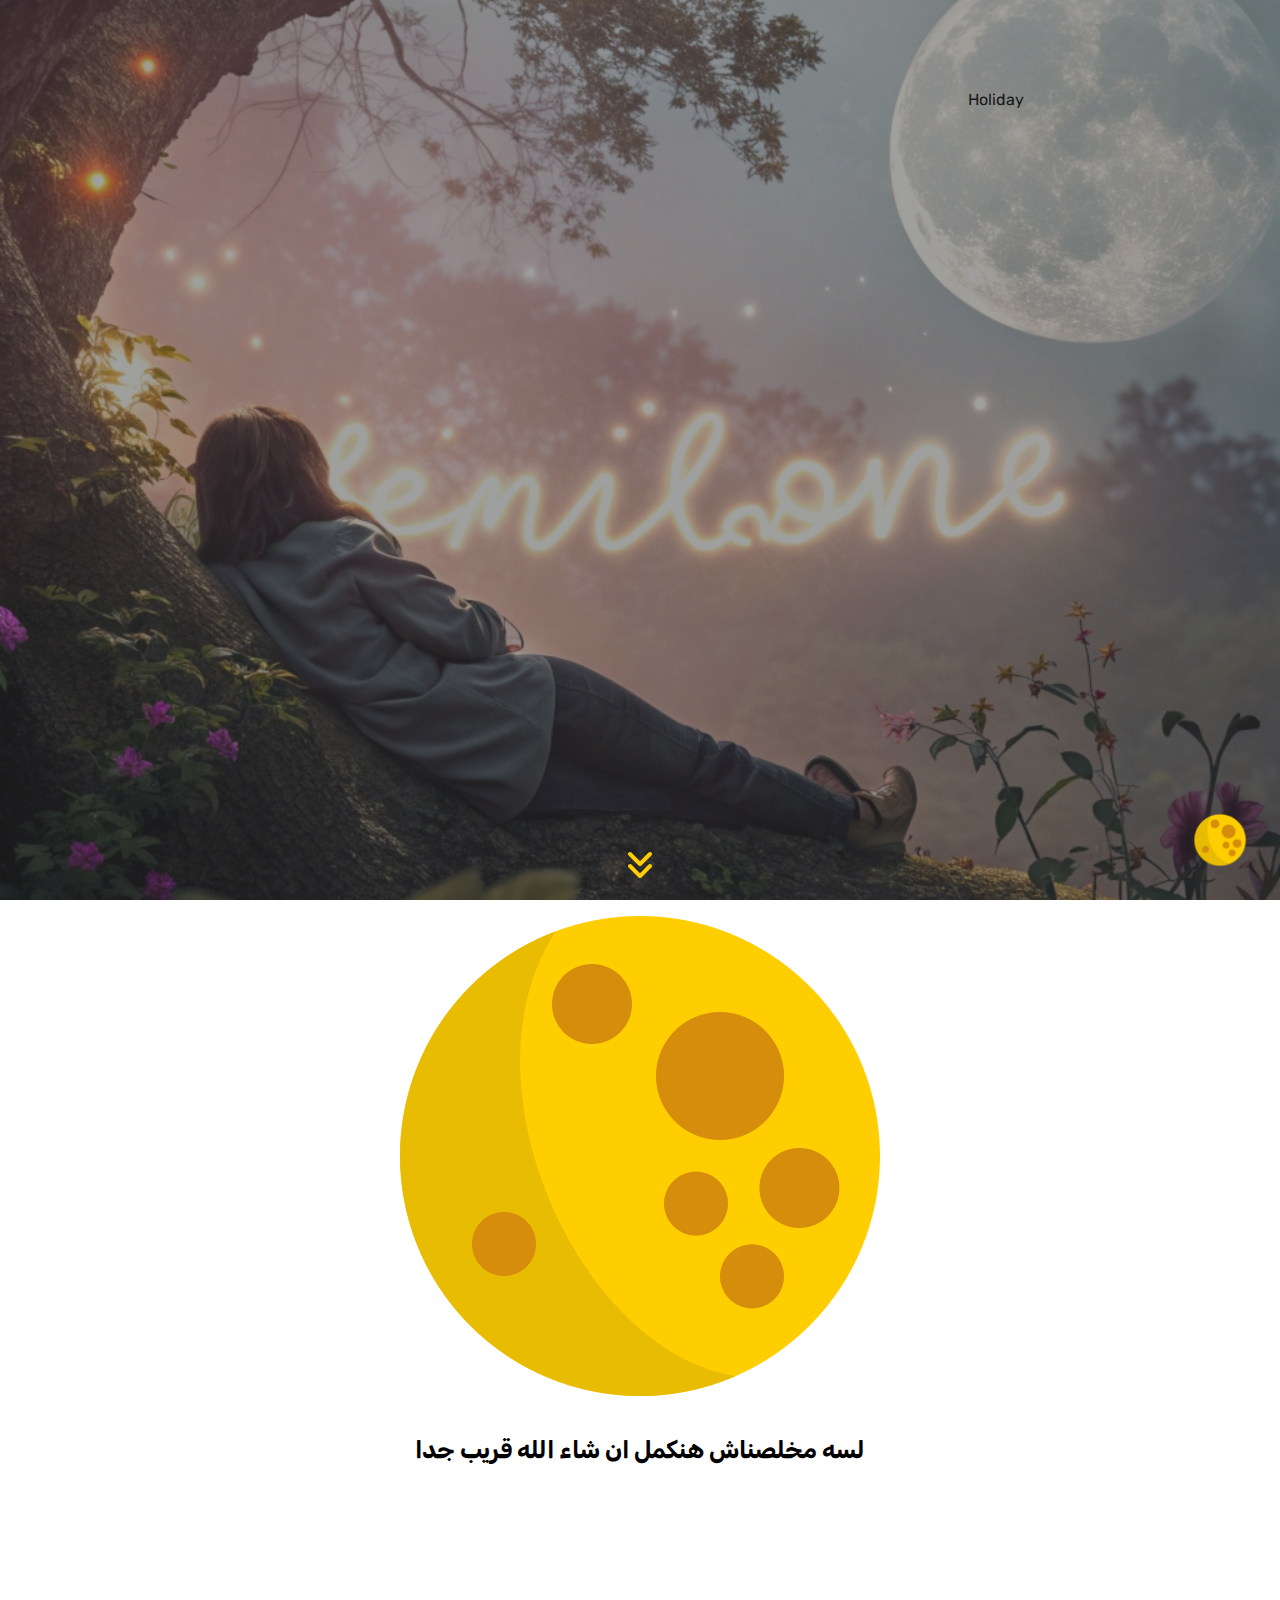
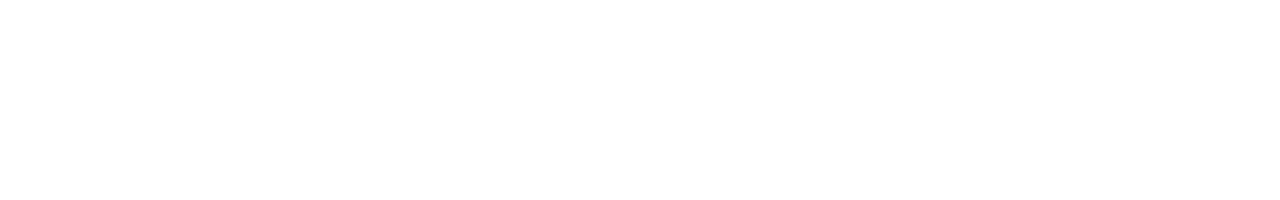
==== welcome.html @ 4fc79780 "plenilune app v1.0" ====
<!doctype html>
<html lang="ar" dir="rtl">

<head>
  <meta charset="utf-8">
  <meta name="viewport" content="width=device-width, initial-scale=1">
  <meta name="description" content="The most creative 95 presents I have in my mind to my plenilune">
  <meta name="author" content="Moustafa Yasser">
  <link rel="shortcut icon" href="./assets/imgs/favicon.ico" type="image/x-icon">
  <title>Plenilune | Home</title>
  <!-- fonts -->
  <link rel="preconnect" href="https://fonts.googleapis.com">
  <link rel="preconnect" href="https://fonts.gstatic.com" crossorigin>
  <link href="https://fonts.googleapis.com/css2?family=Rubik:ital,wght@0,300..900;1,300..900&display=swap" rel="stylesheet">
  <!-- fontawesome icons -->
  <link rel="stylesheet" href="./assets/css/all.min.css">
  <!-- stylesheets -->
  <link rel="stylesheet" href="./assets/css/header.css">
  <link rel="stylesheet" href="./assets/css/home.css">
  <link rel="stylesheet" href="./assets/css/flip.min.css">
  <link rel="stylesheet" href="./assets/css/counter.css">
</head>

<body>
  <!-- start header -->
  <header class="closed">
    <div class="logo">
      <h1><a href="./welcome.html">Plenilune</a></h1>
      <img src="./assets/imgs/logo.png" alt>
    </div>
    <nav>
      <ul>
        <li><a href="#">لسه مخلصناش تعالي بكره</a></li>
        <li><a href="#">لسه مخلصناش تعالي بكره</a></li>
        <li><a href="#">لسه مخلصناش تعالي بكره</a></li>
        <li><a href="#">لسه مخلصناش تعالي بكره</a></li>
      </ul>
    </nav>
    <button id="ctaBtn">اقفل البتاعة دي</button>
    <button id="openMenu"></button>
  </header>
  <!-- end header -->
  

  <main>
    <!-- start hero section -->
    <section class="hero">
      <div class="counter">
        <div class="tick" data-did-init="handleTickInit" dir="ltr">
          <div data-repeat="true" data-layout="horizontal fit" data-transform="preset(d, h, m, s) -> delay">
            <div class="tick-group">
              <div data-key="value" data-repeat="true" data-transform="pad(00) -> split -> delay">
                <span data-view="flip"></span>
              </div>
              <!-- <span data-key="label" data-view="text" class="tick-label"></span> -->
            </div>
          </div>
        </div>
        <div class="tick-onended-message" style="display: none">
          <p>Holiday</p>
        </div>
      </div>
      <div class="floating-icon">
        <i class="fa-solid fa-angles-down fa-2x"></i>
      </div>
    </section>
    <!-- end hero section -->
    
    <!-- start  section -->
    <section class="" style="text-align: center;">
      <img src="./assets/imgs/logo.png" alt="" style="max-width: 100%;">
      <h2 style="margin-top: 20px;">لسه مخلصناش هنكمل ان شاء الله قريب جدا</h2>
    </section>
    <!-- end  section -->
  </main>


  <!-- start scripts -->
  <script src="./assets/js/all.min.js"></script>
  <script src="./assets/js/counter.js"></script>
  <script src="./assets/js/flip.min.js"></script>
  <script src="./assets/js/buttons.js"></script>
</body>

</html>
---- assets/css/header.css ----
* {
  margin: 0;
  padding: 0;
  box-sizing: border-box;
  font-family: "Rubik", serif;
  scroll-behavior: smooth;
}

::-webkit-scrollbar {
  width: 5px;
}

::-webkit-scrollbar-thumb {
  background: #e8bc03;
}

::-webkit-scrollbar-thumb:hover {
  background: #ffce00;
}

a {
  text-decoration: none;
}

ul {
  list-style: none;
}

header {
  width: 350px;
  height: 100%;
  padding: 30px;
  position: fixed;
  top: 0;
  left: 100%;
  z-index: 999999999;
  background-color: #333;
  transition: 1s ease 2s;
  transition-property: transform box-shadow;
}

header.closed {
  left: 100%;
}

header.open {
  transform: translateX(-100%);
  box-shadow: -5px 0 20px #333;
}

header .logo {
  display: flex;
  align-items: center;
  gap: 10px;
}

header .logo img {
  height: 50px;
  animation-name: rotating-plenilune;
  animation-duration: 30s;
  animation-timing-function: linear;
  animation-iteration-count: infinite;
  animation-delay: 1s;
}

@keyframes rotating-plenilune {
  from {
    transform: rotate(0deg);
  }
  to {
    transform: rotate(360deg);
  }
}

header .logo h1 {
  font-size: 40px;
}

header .logo h1 a {
  color: #e8bc03;
}

header .logo h1 a:hover {
  color: #ffce00;
}

header nav {
  margin-top: 30px;
  margin-bottom: 30px;
}

header nav ul li {
  position: relative;
  margin-right: 20px;
}

header nav ul li::before {
  content: "";
  width: 15px;
  height: 15px;
  position: absolute;
  top: 50%;
  left: 100%;
  transform: translate(50%, -50%);
  background-image: url("../imgs/logo.png");
  background-size: cover;
  background-repeat: no-repeat;
}

header nav ul li + li {
  margin-top: 10px;
}

header nav ul li a {
  color: white;
  display: block;
  padding: 10px 0;
}

header nav ul li a:hover {
  color: #ffce00;
}

#ctaBtn {
  padding: 20px 30px;
  border: 0;
  border-radius: 25px;
  color: #333;
  background-color: #e8bc03;
  font-size: 18px;
  font-weight: 500;
}

#ctaBtn:hover {
  background-color: #ffce00;
  cursor: pointer;
}
---- assets/css/home.css ----
section {
  min-height: 100vh;
}

section.hero {
  padding-top: 20vh;
  background-image: url(../imgs/laying.jpg);
  background-repeat: no-repeat;
  background-size: cover;
  background-position: center;
}

@media screen and (min-width: 500px) {
  section.hero {
    padding-top: 10vh;
  }
}

section.hero::after {
  content: "";
  position: absolute;
  top: 0;
  left: 0;
  width: 100%;
  height: 100%;
  background-color: #3337;
}

section.hero .floating-icon {
  position: absolute;
  bottom: 20px;
  left: 50%;
  transform: translateX(-50%);
  color: #ffce00;
  animation-name: vertical-motion;
  animation-duration: 3s;
  animation-timing-function: linear;
  animation-iteration-count: infinite;
  z-index: 1;
}

@keyframes vertical-motion {
  0% {
    bottom: 20px;
  }
  25% {
    bottom: 25px;
  }
  50% {
    bottom: 20px;
  }
  70% {
    bottom: 25px;
  }
  90% {
    bottom: 20px
  }
}

#openMenu {
  position: fixed;
  width: 4em;
  height: 4em;
  bottom: 2.5em;
  right: 2.5em;
  background-image: url(../imgs/logo.png);
  background-repeat: no-repeat;
  background-size: cover;
  background-position: center;
  background-color: transparent;
  border: 0;
  outline: 0;
  cursor: pointer;
}

#openMenu:hover {
  animation-name: rotating-plenilune;
  animation-duration: 10s;
  animation-timing-function: linear;
  animation-iteration-count: infinite;
  border: 2px solid white;
  border-radius: 50%;
}

@keyframes rotating-plenilune {
  from {
    transform: rotate(0deg);
  }
  to {
    transform: rotate(360deg);
  }
}
---- assets/css/flip.min.css ----
/*
 * @pqina/flip v1.8.0 - A Beautifully Animated Flip Clock
 * Copyright (c) 2020 PQINA - https://pqina.nl/flip/
 */
 .tick{box-sizing:border-box;-webkit-user-select:none;-moz-user-select:none;-ms-user-select:none;user-select:none;cursor:default;position:relative;z-index:1;line-height:1.4}.tick *{box-sizing:inherit}.tick [data-view]{max-width:100%}.tick span[data-view]{display:inline-block}.tick .tick-credits{position:absolute;right:0;bottom:0;opacity:.4;text-decoration:none;font-size:11px;color:inherit}.tick [data-layout~=pad]{margin:-.25em}.tick [data-layout~=pad]>*{margin:.25em}.tick [data-layout~=horizontal]{display:-ms-flexbox;display:flex;-ms-flex-direction:row;flex-direction:row;-ms-flex-pack:center;justify-content:center}.tick [data-layout~=horizontal][data-layout~=baseline]{-ms-flex-align:baseline;align-items:baseline}.tick [data-layout~=horizontal][data-layout~=center]{-ms-flex-pack:center;justify-content:center}.tick [data-layout~=horizontal][data-layout~=right]{-ms-flex-pack:end;justify-content:flex-end}.tick [data-layout~=horizontal][data-layout~=left]{-ms-flex-pack:start;justify-content:flex-start}.tick [data-layout~=horizontal][data-layout~=fill],.tick [data-layout~=horizontal][data-layout~=stretch]{-ms-flex-line-pack:stretch;align-content:stretch;-ms-flex-wrap:nowrap;flex-wrap:nowrap}.tick [data-layout~=horizontal][data-layout~=fill]>*,.tick [data-layout~=horizontal][data-layout~=stretch]>*{-ms-flex:1 0 0px;flex:1 0 0;width:100%}.tick [data-layout~=horizontal][data-layout~=multi-line]{-ms-flex-wrap:wrap;flex-wrap:wrap}.tick [data-layout~=horizontal][data-layout~=fit]{display:-ms-inline-flexbox;display:inline-flex;-ms-flex-wrap:nowrap;flex-wrap:nowrap;-ms-flex-line-pack:center;align-content:center;white-space:nowrap;-ms-flex-pack:start;justify-content:flex-start}.tick [data-layout~=vertical]{display:-ms-flexbox;display:flex;-ms-flex-direction:column;flex-direction:column;-ms-flex-align:center;align-items:center}.tick [data-layout~=vertical][data-layout~=top]{-ms-flex-pack:start;justify-content:flex-start}.tick [data-layout~=vertical][data-layout~=bottom]{-ms-flex-pack:end;justify-content:flex-end;min-height:100%}.tick [data-layout~=vertical][data-layout~=middle]{-ms-flex-pack:center;justify-content:center;min-height:100%}.tick [data-layout~=vertical][data-layout~=left]{-ms-flex-align:start;align-items:flex-start}.tick [data-layout~=vertical][data-layout~=right]{-ms-flex-align:end;align-items:flex-end}.tick [data-layout~=vertical][data-layout~=center]{text-align:center}.tick [data-layout~=vertical][data-layout~=fill],.tick [data-layout~=vertical][data-layout~=stretch]{-ms-flex-align:stretch;align-items:stretch;min-height:100%}.tick [data-layout~=vertical][data-layout~=fill]>*,.tick [data-layout~=vertical][data-layout~=stretch]>*{-ms-flex:1 0 0px;flex:1 0 0}.tick [data-layout~=vertical]>*+*{margin-top:.5em}.tick [data-layout~=overlay]{position:relative}.tick [data-layout~=overlay]>*{margin:0}.tick [data-layout~=overlay][data-layout~=center]{text-align:center}.tick [data-layout~=overlay][data-layout~=left]{text-align:left}.tick [data-layout~=overlay][data-layout~=right]{text-align:right}.tick [data-layout~=overlay]>[data-overlay=fill],.tick [data-layout~=overlay]>[data-overlay=stretch]{position:absolute;left:0;right:0;top:0;bottom:0}.tick [data-layout~=overlay]>[data-overlay=center]{display:-ms-flexbox;display:flex;-ms-flex-align:center;align-items:center;-ms-flex-pack:center;justify-content:center;position:absolute;left:0;right:0;top:0;bottom:0}.tick-flip{position:relative;text-align:center}.tick-flip *{border-radius:inherit;white-space:pre;letter-spacing:inherit;text-indent:inherit}.tick-flip-front{border-bottom-left-radius:0;border-bottom-right-radius:0}.tick-flip-back{border-top-left-radius:0;border-top-right-radius:0}.tick-flip-spacer{display:block;visibility:hidden}.tick-flip-shadow{position:absolute;left:1px;right:1px;top:1px;bottom:1px;color:transparent!important;background:transparent!important}.tick-flip-shadow-top{bottom:calc(50% - 1px)}.tick-flip-shadow-bottom{top:calc(50% + 1px)}.tick-flip-card-shadow{position:absolute;left:.15em;right:.15em;bottom:.125em;height:.5em;background-color:transparent;border-radius:0;opacity:0;transform-origin:0 100%;box-shadow:0 .125em .25em rgba(0,0,0,.5),0 .125em .5em rgba(0,0,0,.75);z-index:0}.tick-flip-card{position:absolute;z-index:1;left:0;top:0;width:100%;height:100%;perspective:4em}.tick-flip-panel-back,.tick-flip-panel-front{position:absolute;left:0;width:100%;height:51%;-webkit-backface-visibility:hidden;backface-visibility:hidden;transform-style:preserve-3d}.tick-flip-panel-back-text,.tick-flip-panel-front-text{position:absolute;left:-1px;top:0;right:-1px;height:100%;overflow:hidden}.tick-flip-panel-text-wrapper{position:absolute;left:0;top:0;right:0;height:100%}.tick-flip-panel-back-text .tick-flip-panel-text-wrapper{height:200%;top:-100%}.tick-flip-panel-front{transform-origin:center bottom;top:0;z-index:2;box-shadow:inset 0 1px hsla(0,0%,100%,.05)}.tick-flip-panel-back{transform-origin:center top;top:50%;z-index:1;box-shadow:inset 0 -1px rgba(0,0,0,.1)}.tick-flip-panel-back:after{z-index:1;content:"";position:absolute;left:0;top:0;width:100%;height:100%;background-image:linear-gradient(180deg,rgba(0,0,0,.3) 1px,rgba(0,0,0,.15) 0,transparent 30%)}.tick-flip-panel-back-shadow{z-index:2}.tick-flip-panel-back-highlight{z-index:3}.tick-flip-panel-back-highlight,.tick-flip-panel-back-shadow{border-bottom-left-radius:inherit;border-bottom-right-radius:inherit}.tick-flip-panel-back-highlight,.tick-flip-panel-back-shadow,.tick-flip-panel-front-shadow{position:absolute;left:0;top:0;right:0;bottom:0;opacity:0}.tick-flip-panel-front-shadow{background-image:linear-gradient(0deg,rgba(0,0,0,.8),rgba(0,0,0,.3))}.tick-flip-panel-back-shadow{background-image:linear-gradient(180deg,rgba(0,0,0,.7),rgba(0,0,0,.5))}.tick-flip-panel-back-highlight{background-image:linear-gradient(180deg,hsla(0,0%,100%,.15),hsla(0,0%,100%,.3))}.tick [data-style*="shadow:inner"],.tick [data-style*="shadow:inner"] .tick-flip-card-shadow,.tick [data-style*="shadow:none"] .tick-flip-card-shadow,.tick [data-style*="shadow:none"] .tick-flip-panel-back,.tick [data-style*="shadow:none"] .tick-flip-panel-front,.tick [data-style*="shadow:none"] .tick-flip-shadow{box-shadow:none}.tick [data-style*="shadow:none"] .tick-flip-back:after,.tick [data-style*="shadow:none"] .tick-flip-panel-back-shadow,.tick [data-style*="shadow:none"] .tick-flip-panel-back-text:after,.tick [data-style*="shadow:none"] .tick-flip-panel-front-shadow{background-image:none}.tick [data-style*="rounded:none"]{border-radius:0}.tick [data-style*="rounded:panels"] .tick-flip-front,.tick [data-style*="rounded:panels"] .tick-flip-shadow-bottom{border-bottom-left-radius:inherit;border-bottom-right-radius:inherit}.tick [data-style*="rounded:panels"] .tick-flip-back,.tick [data-style*="rounded:panels"] .tick-flip-panel-back:after,.tick [data-style*="rounded:panels"] .tick-flip-shadow-top{border-top-left-radius:inherit;border-top-right-radius:inherit}.tick-flip{margin-left:.0625em;margin-right:.0625em;min-width:1.125em;border-radius:.125em;letter-spacing:.25em;text-indent:.25em}.tick-flip-panel{color:#edebeb;background-color:#333232}.tick-flip-shadow{box-shadow:0 .125em .3125em rgba(0,0,0,.25),0 .02125em .06125em rgba(0,0,0,.25)}
---- assets/css/counter.css ----
.counter {
  width: 90%;
  margin: 0 auto;
}

@media screen and (min-width: 500px) {
  .counter {
    width: 60%;
    margin: 0 auto;
  }
}

.tick {
  font-size:1rem; white-space:nowrap; font-family:arial,sans-serif;
}

.tick-flip,.tick-text-inline {
  font-size:2.5em;
}

.tick-label {
  margin-top:1em;font-size:1em;
}

.tick-char {
  width:1.5em;
}

.tick-text-inline {
  display:inline-block;text-align:center;min-width:1em;
}

.tick-text-inline+.tick-text-inline {
  margin-left:-.325em;
}

.tick-group {
  margin:0 .5em;text-align:center;
  position: relative;
}

.tick-group + .tick-group::after {
  content: ":";
  color: #333;
  position: absolute;
  top: 10%;
  left: 0;
  transform: translateX(-150%);
  font-size: 2em;
}

.tick-text-inline {
   color: rgb(90, 93, 99) !important; 
}

.tick-label {
   color: #333 !important; 
}

.tick-flip-panel {
   color: #ffce00 !important; 
}

.tick-flip {
   font-family: !important; 
}

.tick-flip-panel-text-wrapper {
   line-height: 1.45 !important; 
}

.tick-flip-panel {
   background-color: #333 !important; 
}

.tick-flip {
   border-radius:0.12em !important; 
}
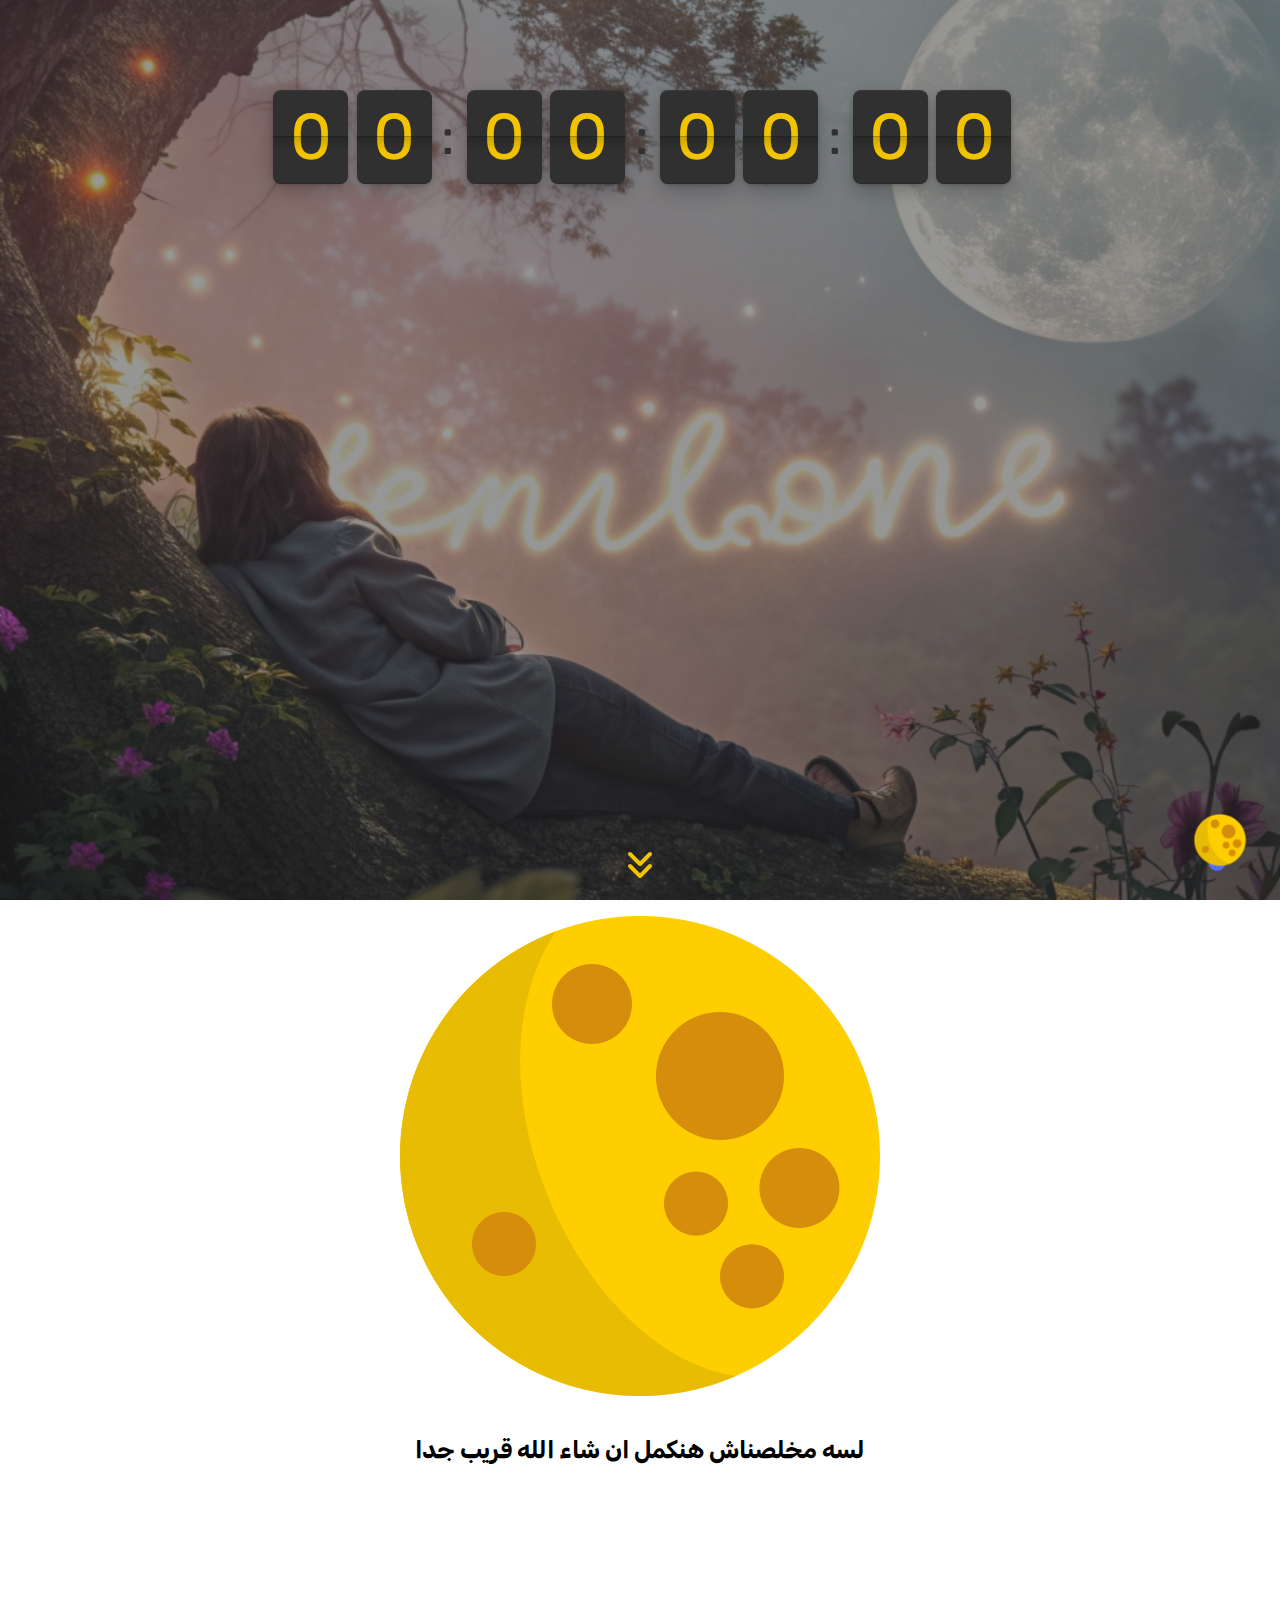
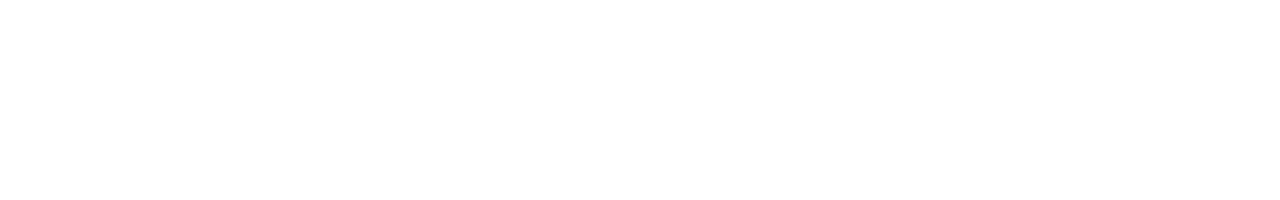
==== commit b02c60e8: "add some fireworks" ====
--- a/welcome.html
+++ b/welcome.html
@@ -19,6 +19,7 @@
   <link rel="stylesheet" href="./assets/css/home.css">
   <link rel="stylesheet" href="./assets/css/flip.min.css">
   <link rel="stylesheet" href="./assets/css/counter.css">
+  <link rel="stylesheet" href="./assets/css/fireworks.css">
 </head>
 
 <body>
@@ -45,6 +46,7 @@
   <main>
     <!-- start hero section -->
     <section class="hero">
+      <canvas id="Canvas"></canvas>
       <div class="counter">
         <div class="tick" data-did-init="handleTickInit" dir="ltr">
           <div data-repeat="true" data-layout="horizontal fit" data-transform="preset(d, h, m, s) -> delay">
@@ -80,6 +82,7 @@
   <script src="./assets/js/counter.js"></script>
   <script src="./assets/js/flip.min.js"></script>
   <script src="./assets/js/buttons.js"></script>
+  <script type="text/javascript" src="./assets/js/fireworks.js"></script>
 </body>
 
 </html>--- a/assets/css/counter.css
+++ b/assets/css/counter.css
@@ -11,35 +11,42 @@
 }
 
 .tick {
-  font-size:1rem; white-space:nowrap; font-family:arial,sans-serif;
+  font-size: 1rem;
+  white-space: nowrap;
+  font-family: arial, sans-serif;
 }
 
-.tick-flip,.tick-text-inline {
-  font-size:2.5em;
+.tick-flip,
+.tick-text-inline {
+  font-size: 2.5em;
 }
 
 .tick-label {
-  margin-top:1em;font-size:1em;
+  margin-top: 1em;
+  font-size: 1em;
 }
 
 .tick-char {
-  width:1.5em;
+  width: 1.5em;
 }
 
 .tick-text-inline {
-  display:inline-block;text-align:center;min-width:1em;
+  display: inline-block;
+  text-align: center;
+  min-width: 1em;
 }
 
 .tick-text-inline+.tick-text-inline {
-  margin-left:-.325em;
+  margin-left: -.325em;
 }
 
 .tick-group {
-  margin:0 .5em;text-align:center;
+  margin: 0 .5em;
+  text-align: center;
   position: relative;
 }
 
-.tick-group + .tick-group::after {
+.tick-group+.tick-group::after {
   content: ":";
   color: #333;
   position: absolute;
@@ -50,29 +57,29 @@
 }
 
 .tick-text-inline {
-   color: rgb(90, 93, 99) !important; 
+  color: rgb(90, 93, 99) !important;
 }
 
 .tick-label {
-   color: #333 !important; 
+  color: #333 !important;
 }
 
 .tick-flip-panel {
-   color: #ffce00 !important; 
+  color: #ffce00 !important;
 }
 
 .tick-flip {
-   font-family: !important; 
+  font-family: !important;
 }
 
 .tick-flip-panel-text-wrapper {
-   line-height: 1.45 !important; 
+  line-height: 1.45 !important;
 }
 
 .tick-flip-panel {
-   background-color: #333 !important; 
+  background-color: #333 !important;
 }
 
 .tick-flip {
-   border-radius:0.12em !important; 
+  border-radius: 0.12em !important;
 }--- a/assets/css/fireworks.css
+++ b/assets/css/fireworks.css
@@ -0,0 +1,8 @@
+canvas {
+    position: absolute;
+    top: 0;
+    left: 0;
+    width: 100%;
+    height: 100%;
+    z-index: 88888888;
+}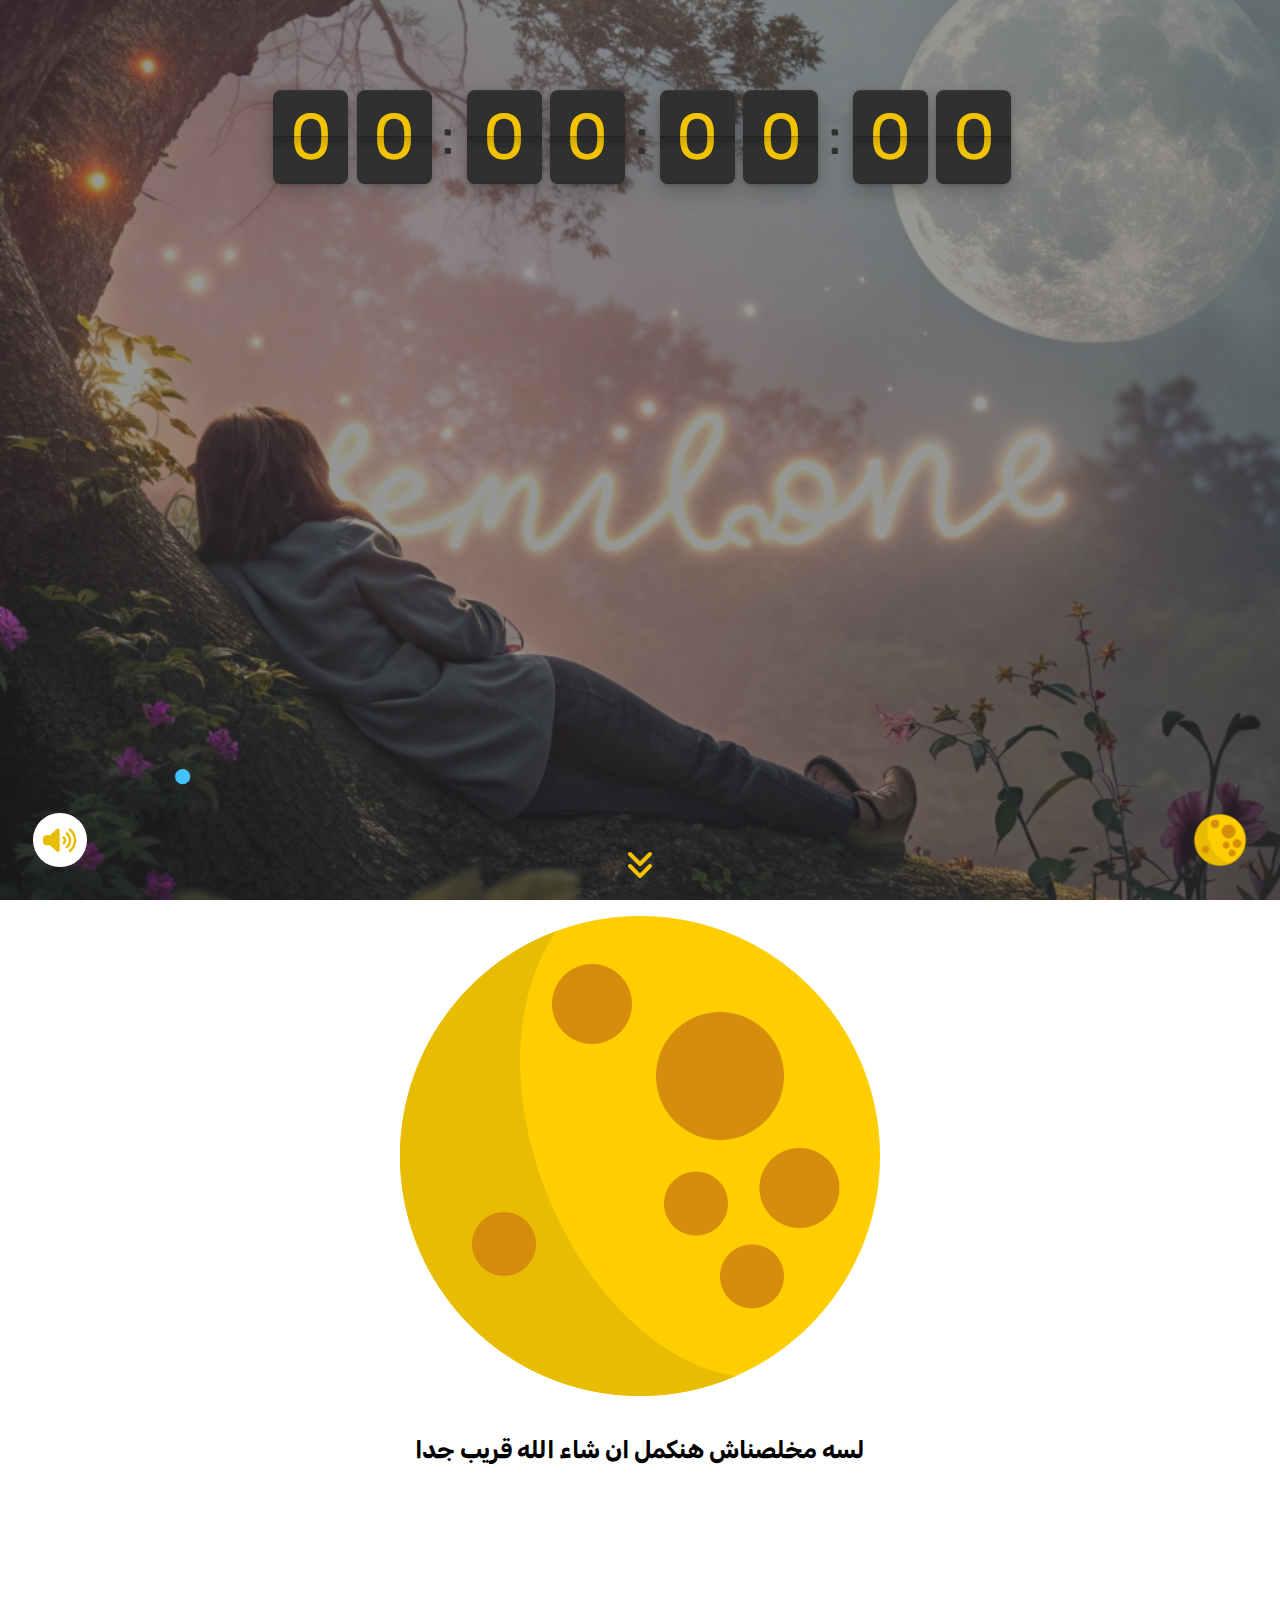
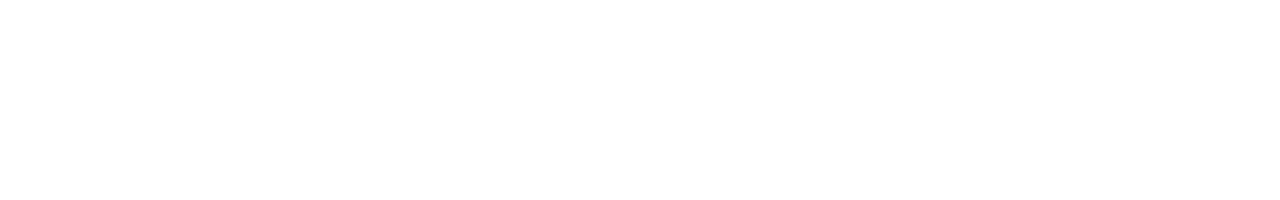
==== commit db8ec7b7: "add fireworks sound" ====
--- a/welcome.html
+++ b/welcome.html
@@ -46,7 +46,16 @@
   <main>
     <!-- start hero section -->
     <section class="hero">
+      <!-- start fireworks -->
       <canvas id="Canvas"></canvas>
+      <audio src="./assets/audios/fireworks.mp3" id="fireworksAudio" loop style="display:none;"></audio>
+      <button id="playFireworksBtn">
+        <i class="fa-solid fa-volume-high fa-2x" id="audioIconPlay"></i>
+      </button>
+      <button id="muteFireworksBtn">
+        <i class="fa-solid fa-volume-xmark fa-2x" id="audioIconMuted"></i>
+      </button>
+      <!-- end fireworks -->
       <div class="counter">
         <div class="tick" data-did-init="handleTickInit" dir="ltr">
           <div data-repeat="true" data-layout="horizontal fit" data-transform="preset(d, h, m, s) -> delay">
--- a/assets/css/fireworks.css
+++ b/assets/css/fireworks.css
@@ -1,3 +1,19 @@
+#playFireworksBtn, #muteFireworksBtn {
+    position: fixed;
+    width: 4em;
+    height: 4em;
+    bottom: 2.5em;
+    left: 2.5em;
+    background-position: center;
+    background-color: white;
+    border-radius: 50%;
+    border: 0;
+    outline: 0;
+    cursor: pointer;
+    z-index: 99999999;
+    color: #e8bc03;
+}
+
 canvas {
     position: absolute;
     top: 0;
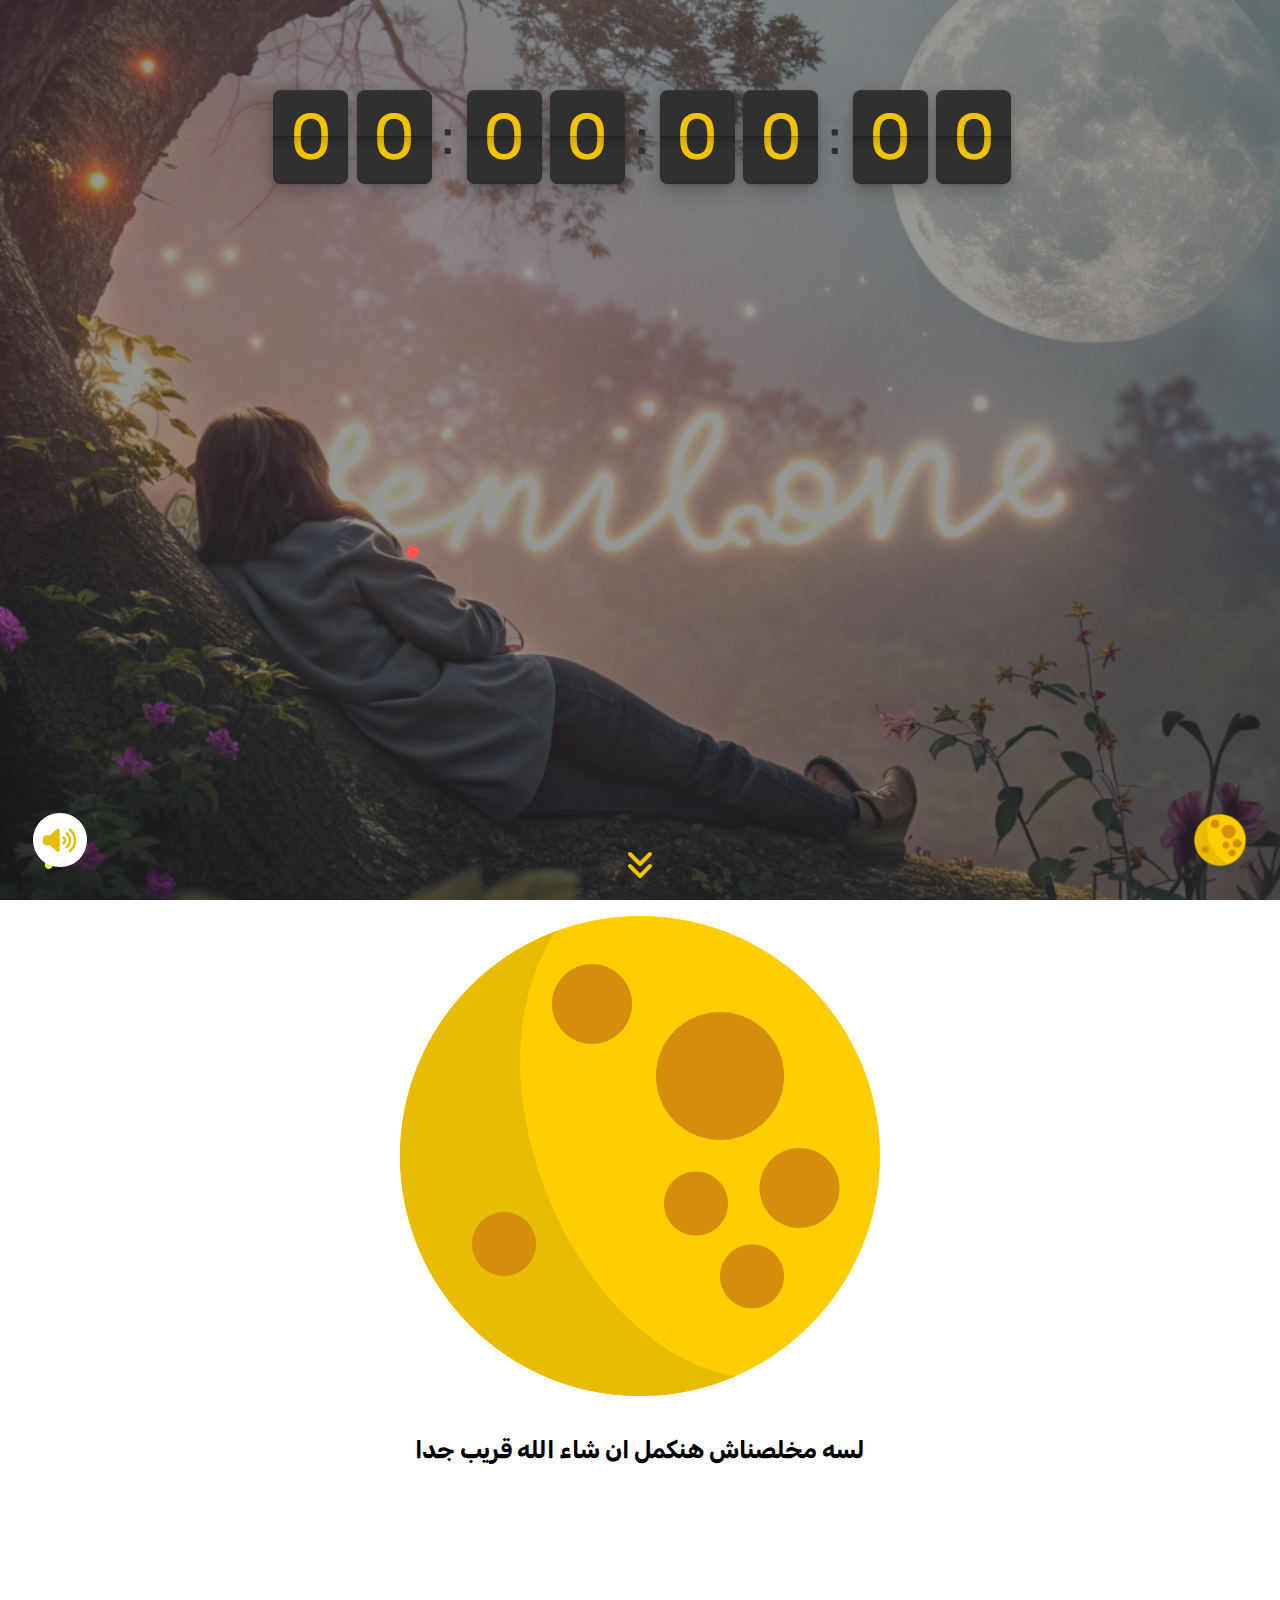
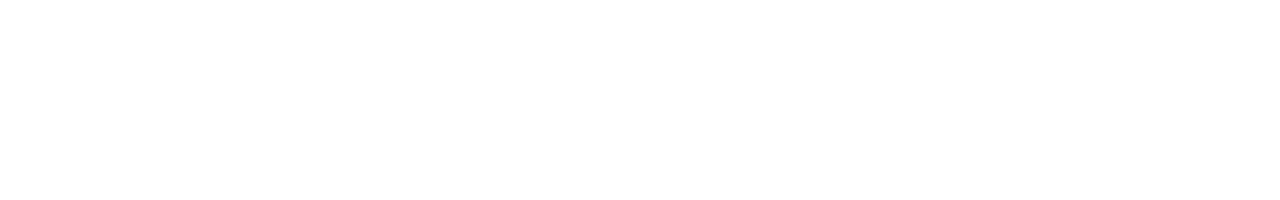
==== commit 95153290: "add fireworks sound" ====
--- a/welcome.html
+++ b/welcome.html
@@ -48,7 +48,7 @@
     <section class="hero">
       <!-- start fireworks -->
       <canvas id="Canvas"></canvas>
-      <audio src="./assets/audios/fireworks.mp3" id="fireworksAudio" loop style="display:none;"></audio>
+      <audio src="./assets/audios/fireworks.mp3" id="fireworksAudio" loop></audio>
       <button id="playFireworksBtn">
         <i class="fa-solid fa-volume-high fa-2x" id="audioIconPlay"></i>
       </button>
--- a/assets/css/fireworks.css
+++ b/assets/css/fireworks.css
@@ -1,5 +1,5 @@
 #playFireworksBtn, #muteFireworksBtn {
-    position: fixed;
+    position: absolute;
     width: 4em;
     height: 4em;
     bottom: 2.5em;
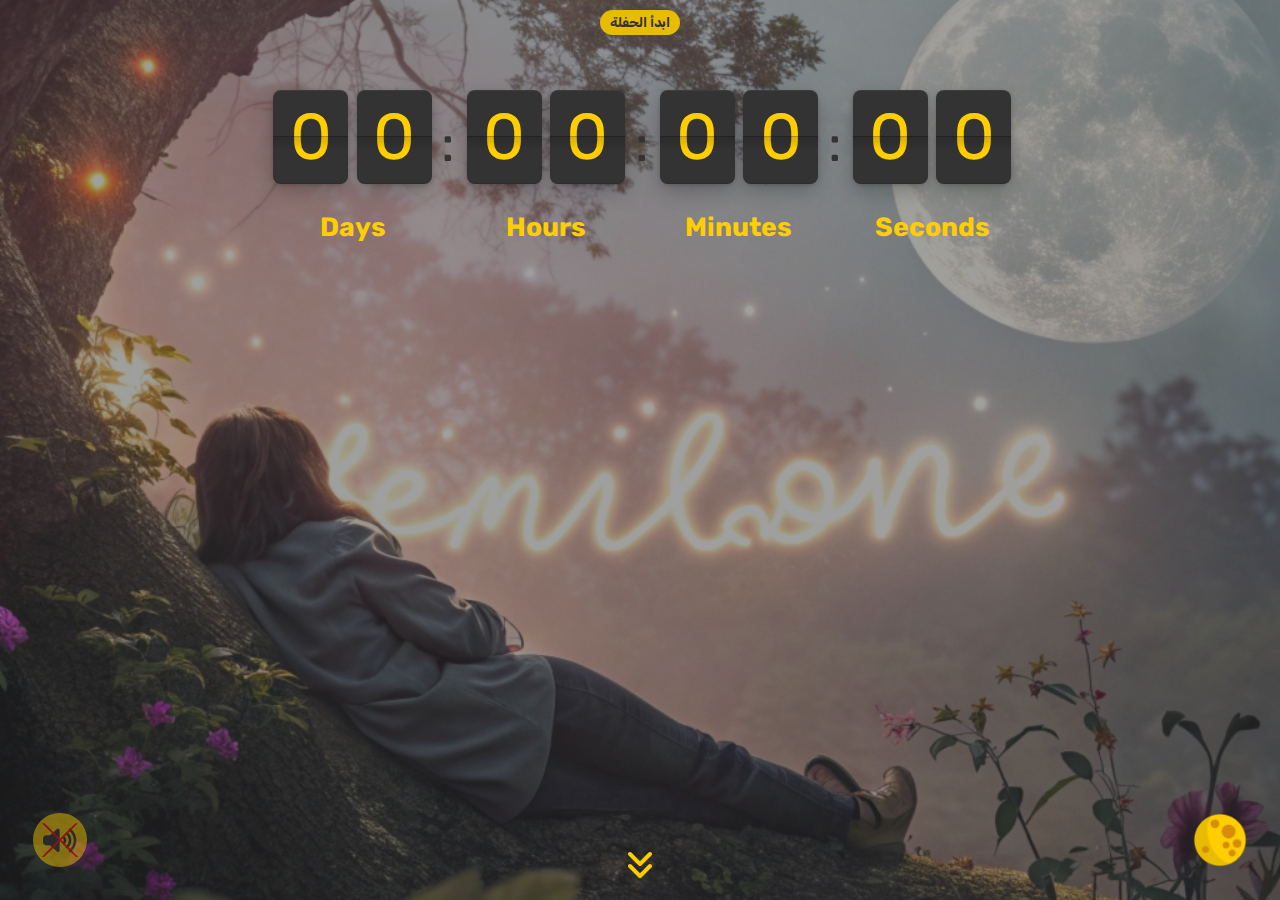
==== commit a7d65c91: "add fireworks sound" ====
--- a/welcome.html
+++ b/welcome.html
@@ -48,6 +48,8 @@
     <section class="hero">
       <!-- start fireworks -->
       <canvas id="Canvas"></canvas>
+      <button id="startFireworksBtn">ابدأ الحفلة</button>
+      <button id="stopFireworksBtn">كفاية احتفالات</button>
       <audio src="./assets/audios/fireworks.mp3" id="fireworksAudio" loop></audio>
       <button id="playFireworksBtn">
         <i class="fa-solid fa-volume-high fa-2x" id="audioIconPlay"></i>
@@ -63,7 +65,7 @@
               <div data-key="value" data-repeat="true" data-transform="pad(00) -> split -> delay">
                 <span data-view="flip"></span>
               </div>
-              <!-- <span data-key="label" data-view="text" class="tick-label"></span> -->
+              <span data-key="label" data-view="text" class="tick-label"></span>
             </div>
           </div>
         </div>
@@ -78,10 +80,6 @@
     <!-- end hero section -->
     
     <!-- start  section -->
-    <section class="" style="text-align: center;">
-      <img src="./assets/imgs/logo.png" alt="" style="max-width: 100%;">
-      <h2 style="margin-top: 20px;">لسه مخلصناش هنكمل ان شاء الله قريب جدا</h2>
-    </section>
     <!-- end  section -->
   </main>
 
@@ -91,7 +89,7 @@
   <script src="./assets/js/counter.js"></script>
   <script src="./assets/js/flip.min.js"></script>
   <script src="./assets/js/buttons.js"></script>
-  <script type="text/javascript" src="./assets/js/fireworks.js"></script>
+  <script src="./assets/js/fireworks.js"></script>
 </body>
 
 </html>--- a/assets/css/counter.css
+++ b/assets/css/counter.css
@@ -61,7 +61,8 @@
 }
 
 .tick-label {
-  color: #333 !important;
+  color: #ffce00 !important;
+  font-weight: bolder;
 }
 
 .tick-flip-panel {
--- a/assets/css/fireworks.css
+++ b/assets/css/fireworks.css
@@ -1,3 +1,47 @@
+button {
+    cursor: pointer;
+}
+
+button[disabled] {
+    cursor: not-allowed;
+    position: relative;
+    opacity: 0.5;
+}
+
+button[disabled]::before, button[disabled]::after {
+    content: '';
+    position: absolute;
+    top: 50%;
+    left: 50%;
+    width: 2px;
+    height: 50%;
+    background-color: #f00;
+}
+
+button[disabled]::before {
+    transform: translate(-50%, -50%) skewX(45deg) scale(1.25);
+}
+
+button[disabled]::after {
+    transform: translate(-50%, -50%) skewX(-45deg) scale(1.25);
+}
+
+#startFireworksBtn, #stopFireworksBtn {
+    position: absolute;
+    top: 10px;
+    left: 50%;
+    transform: translateX(-50%);
+    padding: 5px 10px;
+    background-position: center;
+    background-color: #e8bc03;
+    border-radius: 20px;
+    border: 0;
+    outline: 0;
+    z-index: 88888888;
+    color: #333;
+    font-weight: bolder;
+}
+
 #playFireworksBtn, #muteFireworksBtn {
     position: absolute;
     width: 4em;
@@ -5,13 +49,12 @@
     bottom: 2.5em;
     left: 2.5em;
     background-position: center;
-    background-color: white;
+    background-color: #e8bc03;
     border-radius: 50%;
     border: 0;
     outline: 0;
-    cursor: pointer;
-    z-index: 99999999;
-    color: #e8bc03;
+    z-index: 88888888;
+    color: #333;
 }
 
 canvas {
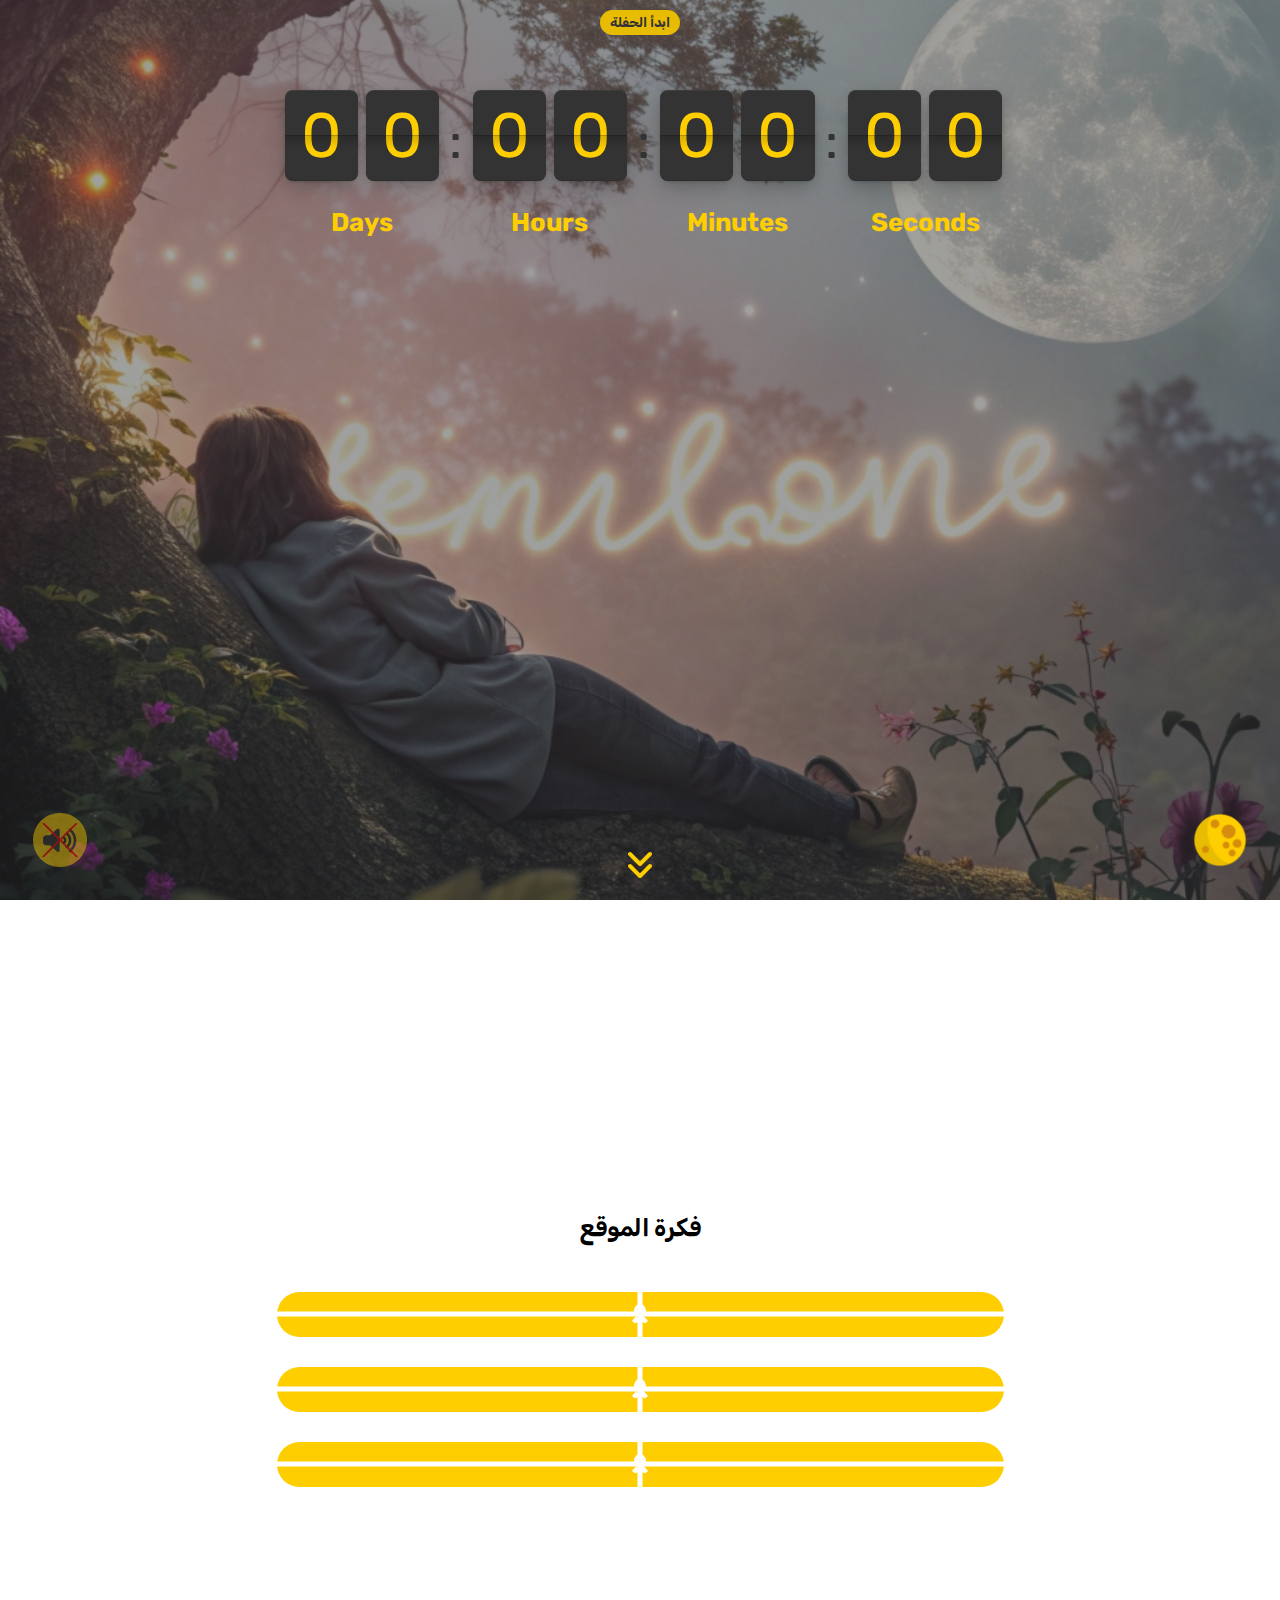
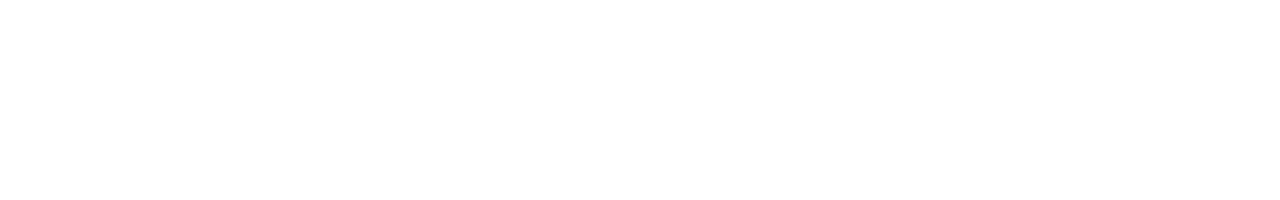
==== commit 886a14b5: "add about section" ====
--- a/welcome.html
+++ b/welcome.html
@@ -16,6 +16,7 @@
   <link rel="stylesheet" href="./assets/css/all.min.css">
   <!-- stylesheets -->
   <link rel="stylesheet" href="./assets/css/header.css">
+  <link rel="stylesheet" href="./assets/css/common.css">
   <link rel="stylesheet" href="./assets/css/home.css">
   <link rel="stylesheet" href="./assets/css/flip.min.css">
   <link rel="stylesheet" href="./assets/css/counter.css">
@@ -31,7 +32,7 @@
     </div>
     <nav>
       <ul>
-        <li><a href="#">لسه مخلصناش تعالي بكره</a></li>
+        <li><a href="#about">فكرة الموقع</a></li>
         <li><a href="#">لسه مخلصناش تعالي بكره</a></li>
         <li><a href="#">لسه مخلصناش تعالي بكره</a></li>
         <li><a href="#">لسه مخلصناش تعالي بكره</a></li>
@@ -78,9 +79,41 @@
       </div>
     </section>
     <!-- end hero section -->
-    
-    <!-- start  section -->
-    <!-- end  section -->
+
+    <!-- start about section -->
+    <section class="about" id="about">
+      <div class="container">
+        <h2>فكرة الموقع</h2>
+        <div class="gift-box">
+          <div class="message-cover">
+            <div class="message-cover-cross"></div>
+            <i class="fa-solid fa-ribbon gift-icon"></i>
+          </div>
+          <p class="message-text">
+            دي هدية مني لأقمر و أشطر و أحلى مني ف الدنيا عايز اعبر بيها عن تقديري بطريقة مختلفة
+          </p>
+        </div>
+        <div class="gift-box">
+          <div class="message-cover">
+            <div class="message-cover-cross"></div>
+            <i class="fa-solid fa-ribbon gift-icon"></i>
+          </div>
+          <p class="message-text">
+            الموقع فيه 95 هدية مختلفة كل هدية بتحكي قصة صغيرة حصلت زمان او ما بينا او ف يومنا
+          </p>
+        </div>
+        <div class="gift-box">
+          <div class="message-cover">
+            <div class="message-cover-cross"></div>
+            <i class="fa-solid fa-ribbon gift-icon"></i>
+          </div>
+          <p class="message-text">
+            و يارب يعجبوكي و تفرحي بيهم و تحبيهم و يكونوا ف وقتهم
+          </p>
+        </div>
+      </div>
+    </section>
+    <!-- end about section -->
   </main>
 
 
--- a/assets/css/common.css
+++ b/assets/css/common.css
@@ -0,0 +1,34 @@
+#openMenu {
+    position: fixed;
+    width: 4em;
+    height: 4em;
+    bottom: 2.5em;
+    right: 2.5em;
+    background-image: url(../imgs/logo.png);
+    background-repeat: no-repeat;
+    background-size: cover;
+    background-position: center;
+    background-color: transparent;
+    border: 0;
+    outline: 0;
+    cursor: pointer;
+}
+
+#openMenu:hover {
+    animation-name: rotating-plenilune;
+    animation-duration: 10s;
+    animation-timing-function: linear;
+    animation-iteration-count: infinite;
+    border: 2px solid #fff;
+    border-radius: 50%;
+}
+
+@keyframes rotating-plenilune {
+    from {
+        transform: rotate(0deg);
+    }
+
+    to {
+        transform: rotate(360deg);
+    }
+}--- a/assets/css/home.css
+++ b/assets/css/home.css
@@ -1,7 +1,9 @@
 section {
   min-height: 100vh;
+  padding: 20px;
 }
 
+/******************* Hero Section *******************/
 section.hero {
   padding-top: 20vh;
   background-image: url(../imgs/laying.jpg);
@@ -57,36 +59,104 @@
   }
 }
 
-#openMenu {
-  position: fixed;
-  width: 4em;
-  height: 4em;
-  bottom: 2.5em;
-  right: 2.5em;
-  background-image: url(../imgs/logo.png);
-  background-repeat: no-repeat;
-  background-size: cover;
-  background-position: center;
-  background-color: transparent;
-  border: 0;
-  outline: 0;
-  cursor: pointer;
+/******************* Hero Section *******************/
+section.about {
+  display: flex;
+  flex-direction: column;
+  justify-content: center;
+  align-items: center;
+  text-align: center;
+  position: relative;
+  overflow: hidden;
 }
 
-#openMenu:hover {
-  animation-name: rotating-plenilune;
-  animation-duration: 10s;
-  animation-timing-function: linear;
-  animation-iteration-count: infinite;
-  border: 2px solid white;
-  border-radius: 50%;
+section.about h2 {
+  margin-bottom: 50px;
 }
 
-@keyframes rotating-plenilune {
-  from {
-    transform: rotate(0deg);
+section.about .gift-box {
+  font-size: 1.2rem;
+  border-radius: 25px;
+  position: relative;
+  padding: 5px;
+}
+
+section.about .gift-box + .gift-box {
+  margin-top: 30px;
+}
+
+section.about .gift-box .message-cover {
+  position: absolute;
+  top: 0;
+  left: 0;
+  width: 100%;
+  height: 100%;
+  background-color: #ffce00;
+  border-radius: 25px;
+  z-index: 1;
+}
+
+section.about .gift-box:hover .message-cover {
+  animation-name: unboxing;
+  animation-duration: 3s;
+  animation-timing-function: linear;
+}
+
+@keyframes unboxing {
+  0% {
+    transform: skewX(0) translate(0, 0);
   }
-  to {
-    transform: rotate(360deg);
+  5% {
+    transform: skewX(5deg) translate(0, 0);
+  }
+  25% {
+    transform: skewX(5deg) translate(-40px, 20px);
+  }
+  60% {
+    transform: skewX(5deg) translate(-40px, 500px);
+    z-index: -1;
+  }
+  100% {
+    transform: skewX(5deg) translate(-40px, 900px);
+    z-index: -1;
   }
 }
+
+section.about .gift-box .message-cover .message-cover-cross::before, 
+section.about .gift-box .message-cover .message-cover-cross::after {
+  content: "";
+  position: absolute;
+  background-color: white;
+  z-index: 22;
+}
+
+section.about .gift-box .message-cover .message-cover-cross::before {
+  top: 50%;
+  left: 0;
+  width: 100%;
+  height: 5px;
+  transform: translateY(-50%);
+}
+
+section.about .gift-box .message-cover .message-cover-cross::after {
+  top: 0;
+  left: 50%;
+  width: 5px;
+  height: 100%;
+  transform: translateX(-50%);
+}
+
+section.about .gift-box .message-cover .gift-icon {
+  position: absolute;
+  color: #fff;
+  top: 50%;
+  left: 50%;
+  transform: translate(-50%, -50%);
+  z-index: 333;
+}
+
+section.about .gift-box .message-text {
+  padding: 5px 10px;
+  border: 1px solid #ffce00;
+  border-radius: 25px;
+}--- a/assets/css/fireworks.css
+++ b/assets/css/fireworks.css
@@ -64,4 +64,4 @@
     width: 100%;
     height: 100%;
     z-index: 88888888;
-}+}
